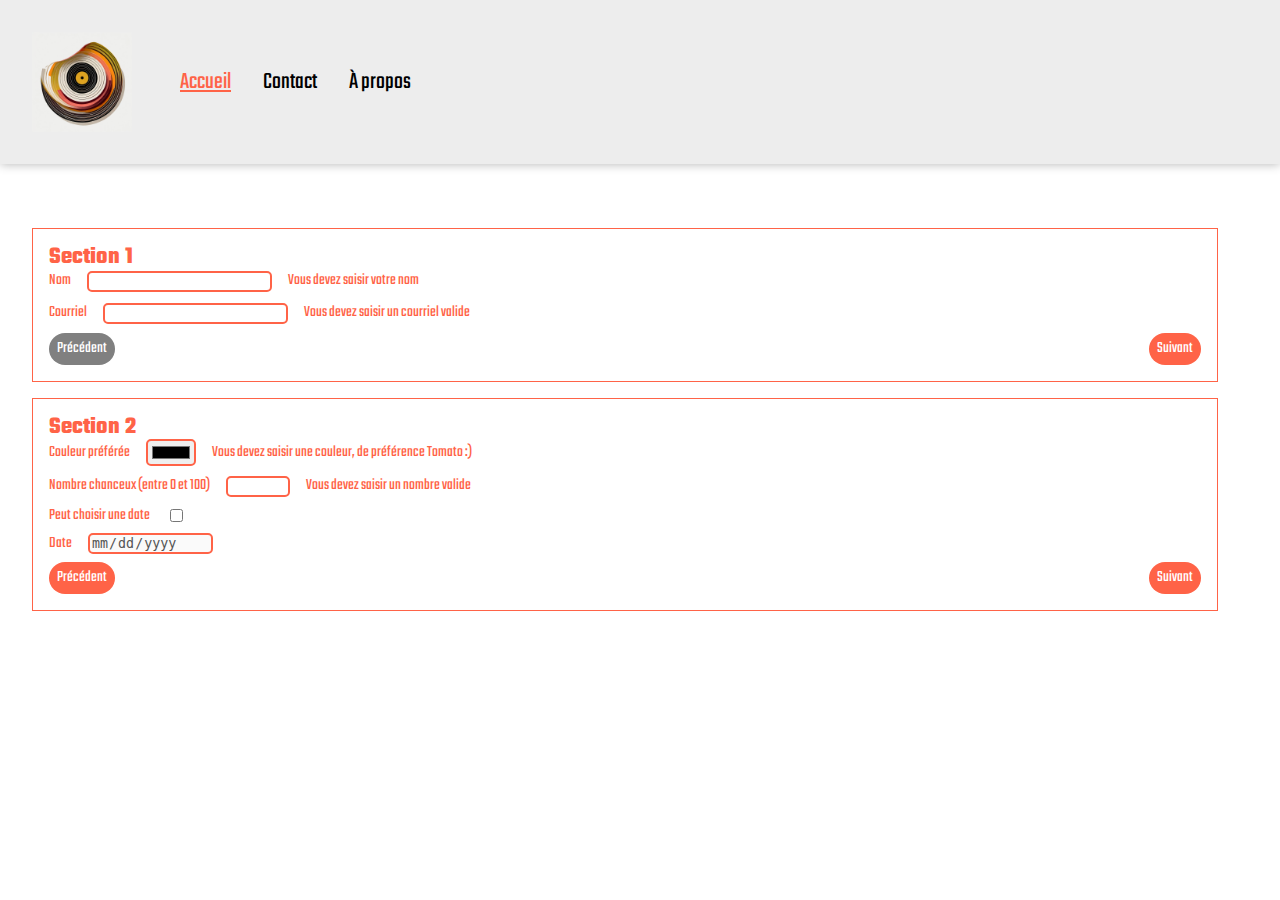
==== 02_Demo/index.html @ 01f34301 "Cours 12" ====
<!DOCTYPE html>
<html lang="fr">
    <head>
        <meta charset="UTF-8" />
        <meta name="viewport" content="width=device-width, initial-scale=1.0" />
        <title>Cours 12</title>
        <link
            rel="stylesheet"
            href="https://cdnjs.cloudflare.com/ajax/libs/font-awesome/6.5.1/css/all.min.css"
            integrity="sha512-DTOQO9RWCH3ppGqcWaEA1BIZOC6xxalwEsw9c2QQeAIftl+Vegovlnee1c9QX4TctnWMn13TZye+giMm8e2LwA=="
            crossorigin="anonymous"
            referrerpolicy="no-referrer"
        />
        <link rel="stylesheet" href="assets/css/styles.css" />
        <script src="assets/js/main.js" defer></script>
    </head>
    <body>
        <header>
            <nav id="nav-principale">
                <img src="assets/img/logo_vinyle.png" alt="logo" class="logo" />
                <ul class="nav__liste">
                    <li>
                        <a href="#" style="color: tomato; text-decoration: underline">Accueil</a>
                    </li>
                    <li><a href="#">Contact</a></li>
                    <li><a href="#">À propos</a></li>
                </ul>
            </nav>
        </header>
        <main>
            <form action="" method="get" id="formulaire-principal">
                <section data-page="1">
                    <h2>Section 1</h2>

                    <div class="groupe-champs">
                        <label for="nom">Nom</label>
                        <input type="text" id="nom" name="nom" maxlength="50" required />
                        <p class="error-message">Vous devez saisir votre nom</p>
                    </div>

                    <div class="groupe-champs">
                        <label for="courriel">Courriel</label>
                        <input type="email" id="courriel" name="courriel" maxlength="50" />
                        <p class="error-message">Vous devez saisir un courriel valide</p>
                    </div>

                    <nav class="navigation-section">
                        <div class="bouton disabled" data-direction="-1">Précédent</div>
                        <div class="bouton" data-direction="1">Suivant</div>
                    </nav>
                </section>
                <section data-page="2">
                    <h2>Section 2</h2>
                    <div class="groupe-champs">
                        <label for="couleur-pref">Couleur préférée</label>
                        <input type="color" id="couleur-pref" name="couleur-pref" required />
                        <p class="error-message">Vous devez saisir une couleur, de préférence Tomato :)</p>
                    </div>
                    <div class="groupe-champs">
                        <label for="chance">Nombre chanceux (entre 0 et 100)</label>
                        <input type="number" id="chance" name="chance" min="0" max="100" step="1" />
                        <p class="error-message">Vous devez saisir un nombre valide</p>
                    </div>
                    <div class="groupe-champs">
                        <label for="peut-choisir-date">Peut choisir une date</label>
                        <input type="checkbox" id="peut-choisir-date" name="peut-choisir-date" />
                    </div>
                    <div class="groupe-champs">
                        <label for="date">Date</label>
                        <input type="date" id="date" name="date" disabled />
                    </div>

                    <nav class="navigation-section">
                        <div class="bouton" data-direction="-1">Précédent</div>
                        <div class="bouton" data-direction="1">Suivant</div>
                    </nav>
                </section>
            </form>
        </main>
    </body>
</html>
---- 02_Demo/assets/css/styles.css ----
@import url("./reset.css");
@import url("https://fonts.googleapis.com/css2?family=Teko:wght@300..700&display=swap");
@import url("https://fonts.googleapis.com/css2?family=Roboto:ital,wght@0,100;0,300;0,400;0,500;0,700;0,900;1,100;1,300;1,400;1,500;1,700;1,900&display=swap");

html,
body {
    margin: 0;
    padding: 0;
    box-sizing: border-box;
    min-height: 100vh;
    min-width: 100vw;
    display: flex;
    flex-direction: column;
}

body {
    font-family: "Teko", sans-serif;
    color: tomato;
}

h1 {
    font-size: 2rem;
    font-weight: bold;
}

h2 {
    font-size: 1.5rem;
    font-weight: bold;
}

h3 {
    font-size: 1.25rem;
    font-weight: bold;
}
p {
    font-size: 1rem;
    line-height: 1.5;
}

a {
    font-size: 1rem;
    text-decoration: none;
    color: black;
    transition: all 350ms;
}
a:hover {
    color: rgb(188, 93, 93);
    text-decoration: underline;
}
a.actif {
    color: rgb(188, 93, 93);
    text-decoration: underline;
    font-weight: bold;
}

/* ENTETE */
header {
    padding: 2rem;
    background-color: rgba(232, 232, 232, 0.8);
    box-shadow: 0 0 10px rgba(0, 0, 0, 0.3);
}

nav {
    display: flex;
    gap: 3rem;
}

nav .logo {
    max-width: 100px;
    max-height: 100px;
}

nav .nav__liste {
    display: flex;
    align-items: center;
    gap: 2rem;
}

nav li a {
    font-size: 1.5rem;
}

main {
    flex: 1;
    padding: 2rem;
    display: flex;
    flex-direction: column;
    align-items: flex-start;
}

/* ======== */
.bouton {
    display: flex;
    flex-wrap: wrap;
    justify-content: center;
    align-items: center;
    padding: 0.5rem;
    font-size: 1rem;
    background-color: tomato;
    color: white;
    border-radius: 25px;
    cursor: pointer;
    transition: all 350ms;
    box-shadow: none;
    outline: none;
    border: none;
}

.bouton:hover {
    background-color: color-mix(in oklab, tomato, black 10%);
    transform: scale(1.05);
    text-decoration: underline;
}

.liste-albums {
    display: flex;
    flex-wrap: wrap;
    gap: 1rem;
    justify-content: flex-start;
    margin-top: 2rem;
}
.album {
    display: flex;
    flex-direction: column;
    justify-content: center;
    align-items: center;
    text-align: center;
    background-color: tomato;
    min-height: 50px;
    flex-basis: calc((100% / 3 - 1rem) + (1rem / 3));
    color: white;
    transition: all 250ms ease-in-out;
}

.album:hover {
    background-color: #f0f0f0;
    color: tomato;
    transform: scale(1.05);
    border-radius: 15px;
}

.album img {
    max-width: 100%;
    max-height: 100%;
    object-fit: cover;
}

.section-header .filtres {
    display: flex;
    gap: 0.5rem;
    flex-wrap: wrap;
    justify-content: space-between;
    align-items: center;
}
.section-header .filtres .filtre {
    display: flex;
    flex-wrap: wrap;
    justify-content: center;
    align-items: center;
    padding: 0.5rem;
    font-size: 1rem;
    background-color: tomato;
    color: white;
    border-radius: 25px;
    cursor: pointer;
    transition: all 350ms;
}

.section-header .filtres .filtre:hover {
    background-color: color-mix(in oklab, tomato, black 10%);
    transform: scale(1.05);
    text-decoration: underline;
}

.panier-achat {
    min-width: 100%;
    border: 2px solid tomato;
    display: flex;
    flex-wrap: wrap;
    gap: 0.5rem;
}

.panier-achat .panier-achat__element {
    display: flex;
    border: 2px solid teal;
    padding: 2.5rem;
    gap: 10px;
    align-items: flex-start;
    position: relative;
}

.panier-achat .panier-achat__element .bouton {
    position: absolute;
    right: 10px;
    top: 10px;
    padding: 5px 7px;
    border-radius: 25px;
}

form {
    display: flex;
    flex-direction: column;
    gap: 1rem;
    margin-top: 2rem;
}

form .groupe-champs {
    display: flex;
    flex-wrap: wrap;
    gap: 1rem;
    align-items: center;
    margin-bottom: 0.5rem;
}
form input {
    border-radius: 5px;
    border: 2px solid tomato;
    outline: none;
    accent-color: tomato;
}

form input[type="submit"],
form input[type="reset"],
form button {
    padding: 0.5rem;
    background-color: tomato;
    color: white;
    cursor: pointer;
    transition: all 350ms;
    width: fit-content;
    cursor: pointer;
    border: none;
    border-radius: 10px;
}

form input[type="submit"]:hover,
form input[type="reset"]:hover,
form button:hover {
    background-color: color-mix(in oklab, tomato, black 10%);
    transform: scale(1.05);
    text-decoration: underline;
}

form input[type="submit"]:disabled,
form button:disabled {
    background-color: grey;
    pointer-events: none;
}

/* TODO: champs invalide et valide */
/* form :required {
    border: 2px solid cornflowerblue;
} */

/* form :invalid {
  border: 4px solid red;
}
form :invalid + p {
  display: none;
}

form :valid {
  border: 2px solid lime;
}
form :valid + p {
  display: initial;
} */

/* form [name] + p.error-message {
    display: none;
}

form .invalid + p.error-message {
    display: initial;
} */

form .invalid {
    border: 4px solid red;
}

section {
    width: 90vw;
    margin: 0 auto;
    padding: 1rem;
    border: 1px solid tomato;
    display: flex;
    flex-direction: column;
}

section[data-page].invalid {
    border: 5px dotted firebrick;
}

section nav {
    display: flex;
    justify-content: space-between;
    align-items: center;
    margin-top: auto;
}
.disabled {
    background-color: grey;
    pointer-events: none;
}
.invisible {
    display: none;
}
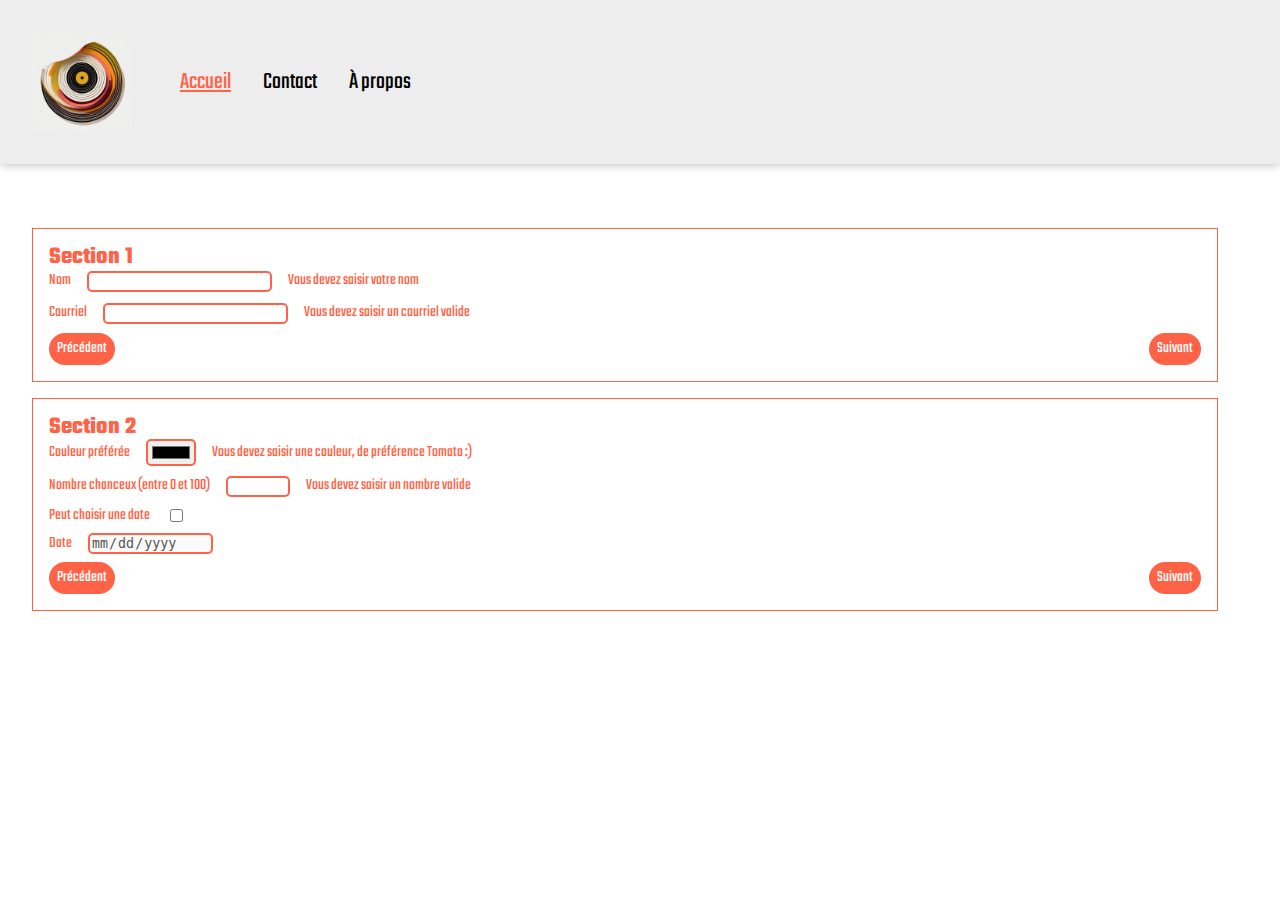
==== commit 3a576ba6: "Ajout cours 10" ====
--- a/02_Demo/index.html
+++ b/02_Demo/index.html
@@ -45,7 +45,7 @@
                     </div>
 
                     <nav class="navigation-section">
-                        <div class="bouton disabled" data-direction="-1">Précédent</div>
+                        <div class="bouton" data-direction="-1">Précédent</div>
                         <div class="bouton" data-direction="1">Suivant</div>
                     </nav>
                 </section>
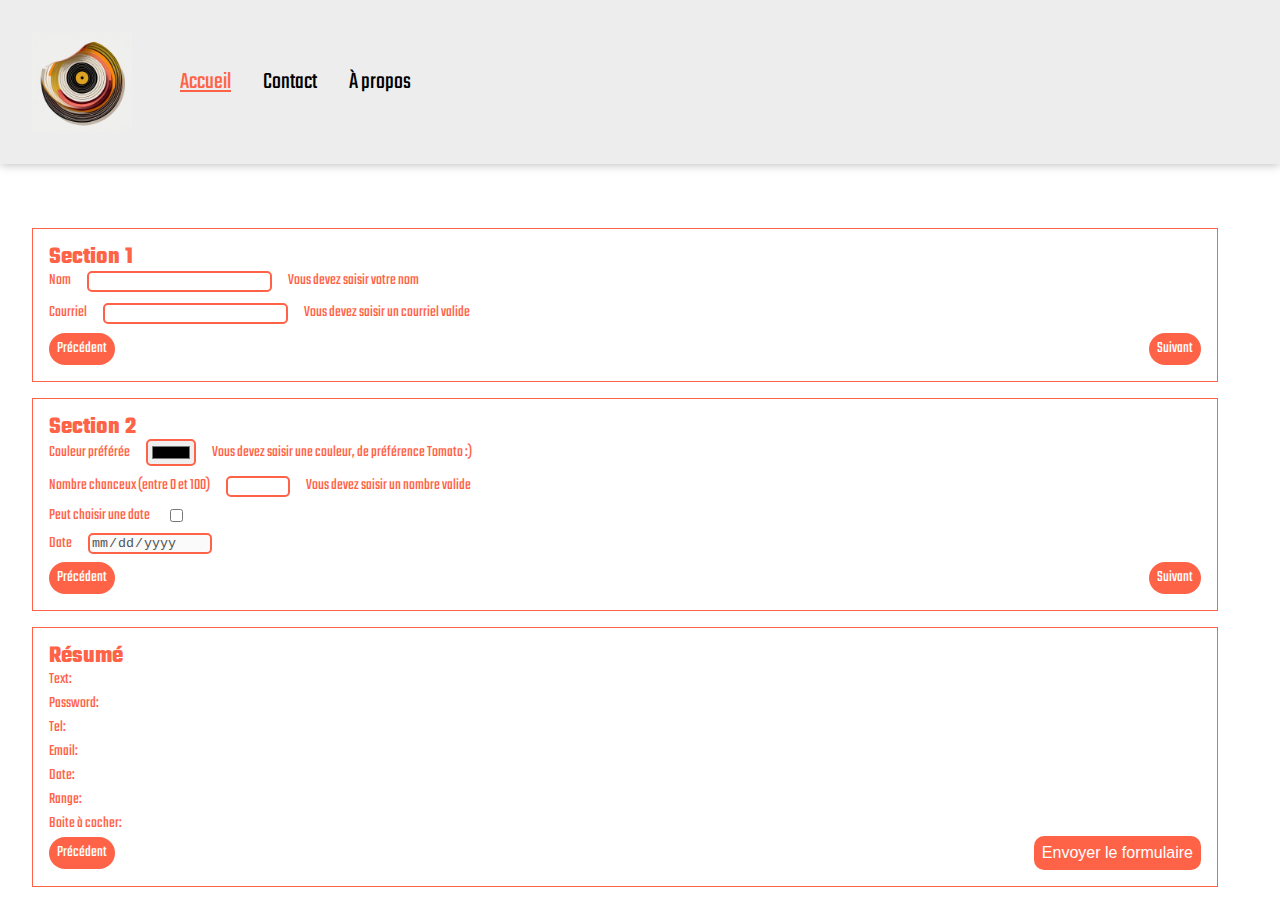
==== commit e6584d8c: "Cours 12 final" ====
--- a/02_Demo/index.html
+++ b/02_Demo/index.html
@@ -11,8 +11,9 @@
             crossorigin="anonymous"
             referrerpolicy="no-referrer"
         />
+        <link rel="shortcut icon" href="assets/img/logo_vinyle.png" type="image/x-icon" />
         <link rel="stylesheet" href="assets/css/styles.css" />
-        <script src="assets/js/main.js" defer></script>
+        <script src="assets/js/formulaire.js" defer></script>
     </head>
     <body>
         <header>
@@ -75,6 +76,45 @@
                         <div class="bouton" data-direction="1">Suivant</div>
                     </nav>
                 </section>
+
+                <section class="resume" data-page="3">
+                    <h2>Résumé</h2>
+                    <p>
+                        Text:
+                        <span data-name="text"></span>
+                    </p>
+                    <p>
+                        Password:
+                        <span data-name="password"></span>
+                    </p>
+                    <p>
+                        Tel:
+                        <span data-name="tel"></span>
+                    </p>
+                    <p>
+                        Email:
+                        <span data-name="email"></span>
+                    </p>
+
+                    <p>
+                        Date:
+                        <span data-name="date"></span>
+                    </p>
+
+                    <p>
+                        Range:
+                        <span data-name="range"></span>
+                    </p>
+                    <p>
+                        Boite à cocher:
+                        <span data-name="checkbox"></span>
+                    </p>
+
+                    <nav class="navigation-section">
+                        <div class="bouton" data-direction="-1">Précédent</div>
+                        <input type="submit" class="bouton" value="Envoyer le formulaire" />
+                    </nav>
+                </section>
             </form>
         </main>
     </body>
--- a/02_Demo/assets/css/styles.css
+++ b/02_Demo/assets/css/styles.css
@@ -296,6 +296,8 @@
     align-items: center;
     margin-top: auto;
 }
+
+/* Exception et affichage. Placer à la fin */
 .disabled {
     background-color: grey;
     pointer-events: none;
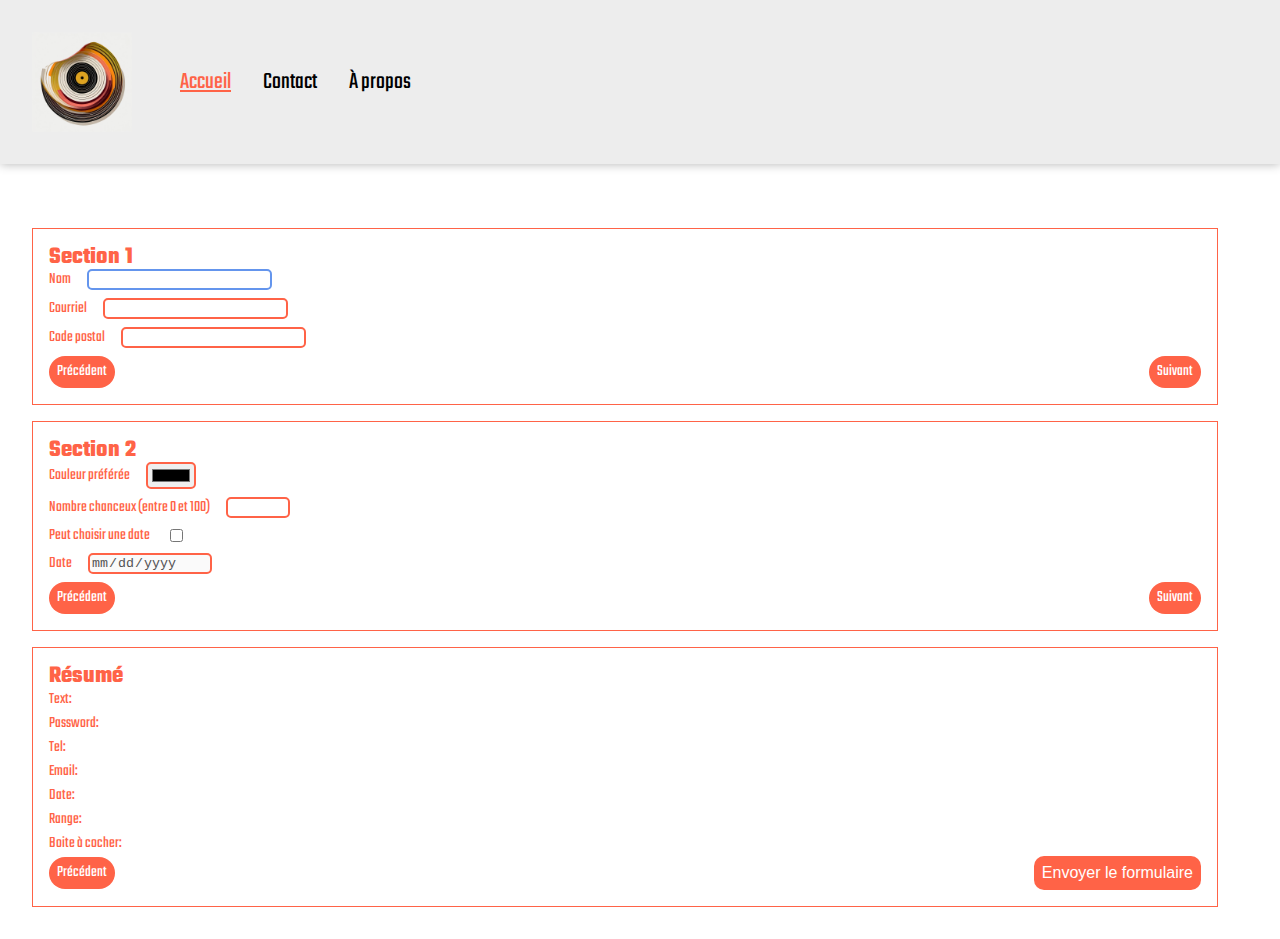
==== commit e6f58b5e: "Cours 12" ====
--- a/02_Demo/index.html
+++ b/02_Demo/index.html
@@ -35,7 +35,7 @@
 
                     <div class="groupe-champs">
                         <label for="nom">Nom</label>
-                        <input type="text" id="nom" name="nom" maxlength="50" required />
+                        <input type="text" id="nom" name="nom" minlength="3" maxlength="150" required />
                         <p class="error-message">Vous devez saisir votre nom</p>
                     </div>
 
@@ -45,6 +45,16 @@
                         <p class="error-message">Vous devez saisir un courriel valide</p>
                     </div>
 
+                    <div class="groupe-champs">
+                        <label for="code-postal">Code postal</label>
+                        <input
+                            type="text"
+                            id="code-postal"
+                            name="code-postal"
+                            pattern="[A-z][0-9][A-z]\s?[0-9][A-z][0-9]"
+                        />
+                        <p class="error-message">Vous devez saisir un courriel valide</p>
+                    </div>
                     <nav class="navigation-section">
                         <div class="bouton" data-direction="-1">Précédent</div>
                         <div class="bouton" data-direction="1">Suivant</div>
@@ -68,7 +78,7 @@
                     </div>
                     <div class="groupe-champs">
                         <label for="date">Date</label>
-                        <input type="date" id="date" name="date" disabled />
+                        <input type="date" id="date" name="date" min="2024-08-14" disabled />
                     </div>
 
                     <nav class="navigation-section">
--- a/02_Demo/assets/css/styles.css
+++ b/02_Demo/assets/css/styles.css
@@ -247,31 +247,32 @@
 }
 
 /* TODO: champs invalide et valide */
-/* form :required {
+form :required {
     border: 2px solid cornflowerblue;
+}
+
+/* form :invalid {
+    border: 4px solid red;
 } */
-
-/* form :invalid {
-  border: 4px solid red;
-}
-form :invalid + p {
-  display: none;
-}
-
-form :valid {
-  border: 2px solid lime;
-}
-form :valid + p {
-  display: initial;
+/* form :invalid + p {
+    display: none;
 } */
 
-/* form [name] + p.error-message {
+/* form :valid {
+    border: 2px solid lime;
+} */
+/* form :valid + p {
+    display: initial;
+} */
+
+form [name] + p.error-message {
     display: none;
 }
+
 
 form .invalid + p.error-message {
     display: initial;
-} */
+}
 
 form .invalid {
     border: 4px solid red;
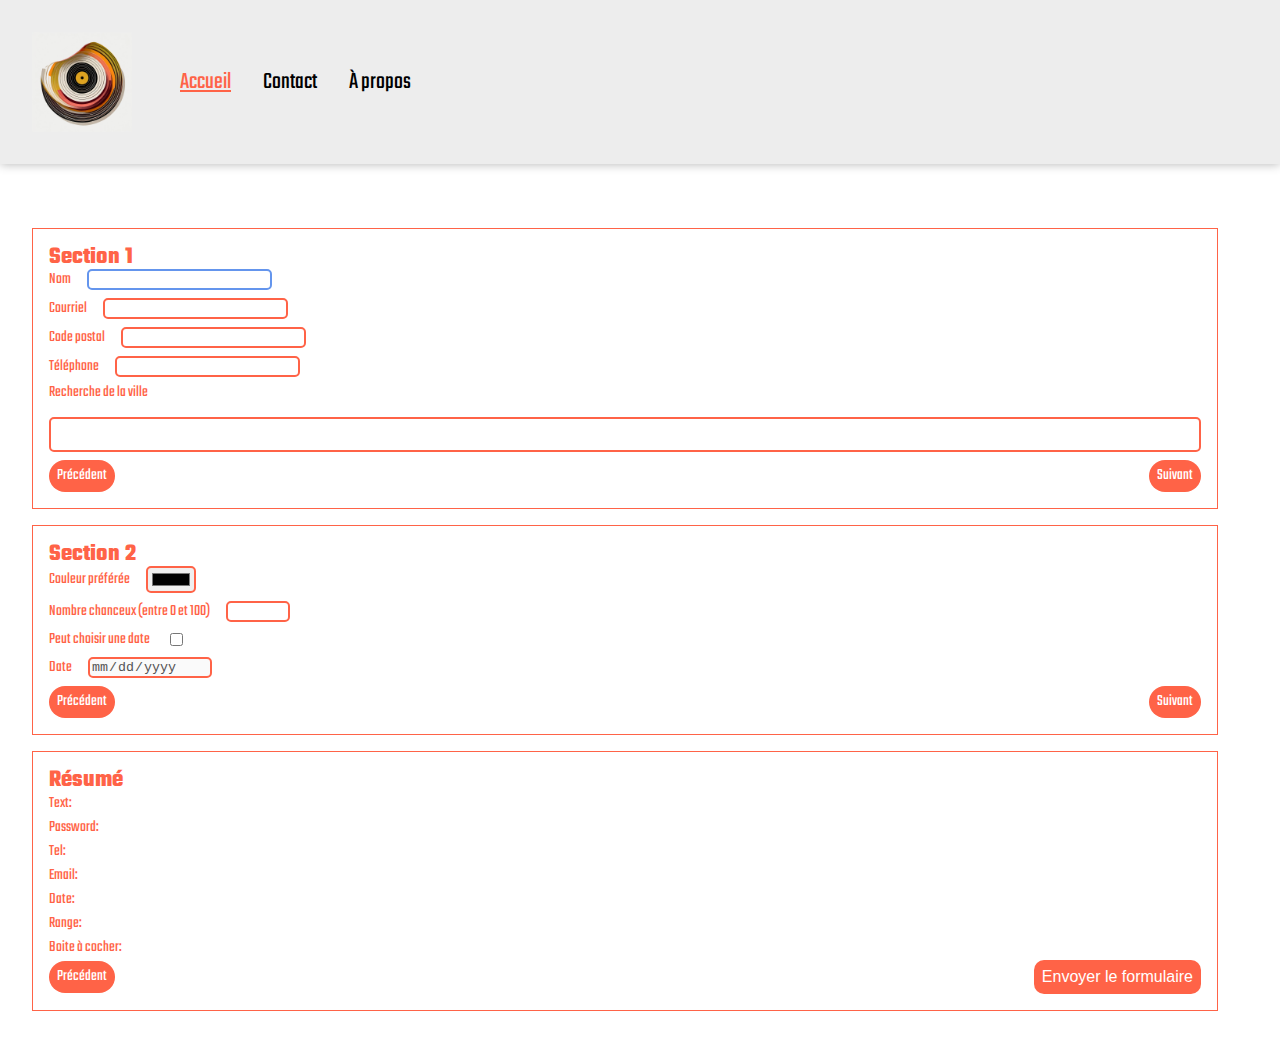
==== commit cbf14770: "Cours 13" ====
--- a/02_Demo/index.html
+++ b/02_Demo/index.html
@@ -29,7 +29,7 @@
             </nav>
         </header>
         <main>
-            <form action="" method="get" id="formulaire-principal">
+            <form action="" method="get" id="formulaire-principal" autocomplete="off">
                 <section data-page="1">
                     <h2>Section 1</h2>
 
@@ -53,7 +53,25 @@
                             name="code-postal"
                             pattern="[A-z][0-9][A-z]\s?[0-9][A-z][0-9]"
                         />
-                        <p class="error-message">Vous devez saisir un courriel valide</p>
+                        <p class="error-message">Vous devez saisir un code postal valide</p>
+                    </div>
+
+                    <div class="groupe-champs">
+                        <label for="telephone">Téléphone</label>
+                        <input type="tel" id="telephone" name="telephone" />
+                        <p class="error-message">Vous devez saisir un numéro de téléphone valide</p>
+                    </div>
+
+                    <div class="groupe-champs recherche-villes">
+                        <label for="villes">Recherche de la ville</label>
+                        <input type="search" name="ville" id="villes" autocomplete="false" a />
+                        <ul class="liste-villes invisible">
+                            <li data-ville="Paris">Paris</li>
+                            <li data-ville="Lyon">Lyon</li>
+                            <li data-ville="Marseille">Marseille</li>
+                            <li data-ville="Nantes">Nantes</li>
+                            <li data-ville="Lille">Lille</li>
+                        </ul>
                     </div>
                     <nav class="navigation-section">
                         <div class="bouton" data-direction="-1">Précédent</div>
--- a/02_Demo/assets/css/styles.css
+++ b/02_Demo/assets/css/styles.css
@@ -269,7 +269,6 @@
     display: none;
 }
 
-
 form .invalid + p.error-message {
     display: initial;
 }
@@ -298,6 +297,39 @@
     margin-top: auto;
 }
 
+.recherche-villes {
+    position: relative;
+}
+
+.recherche-villes input {
+    padding: 0.5rem;
+    width: 100%;
+}
+
+.liste-villes {
+    position: absolute;
+    left: 50%;
+    top: 100%;
+    padding: 1rem;
+    width: 50%;
+    box-shadow: 2px 2px 5px rgba(0, 0, 0, 0.3);
+    z-index: 666;
+    background-color: white;
+    transform: translateX(-50%);
+    text-align: center;
+}
+
+.liste-villes {
+    list-style: none;
+}
+.liste-villes li {
+    padding: 1rem;
+}
+.liste-villes li:hover {
+    cursor: pointer;
+    background-color: tomato;
+    color: white;
+}
 /* Exception et affichage. Placer à la fin */
 .disabled {
     background-color: grey;
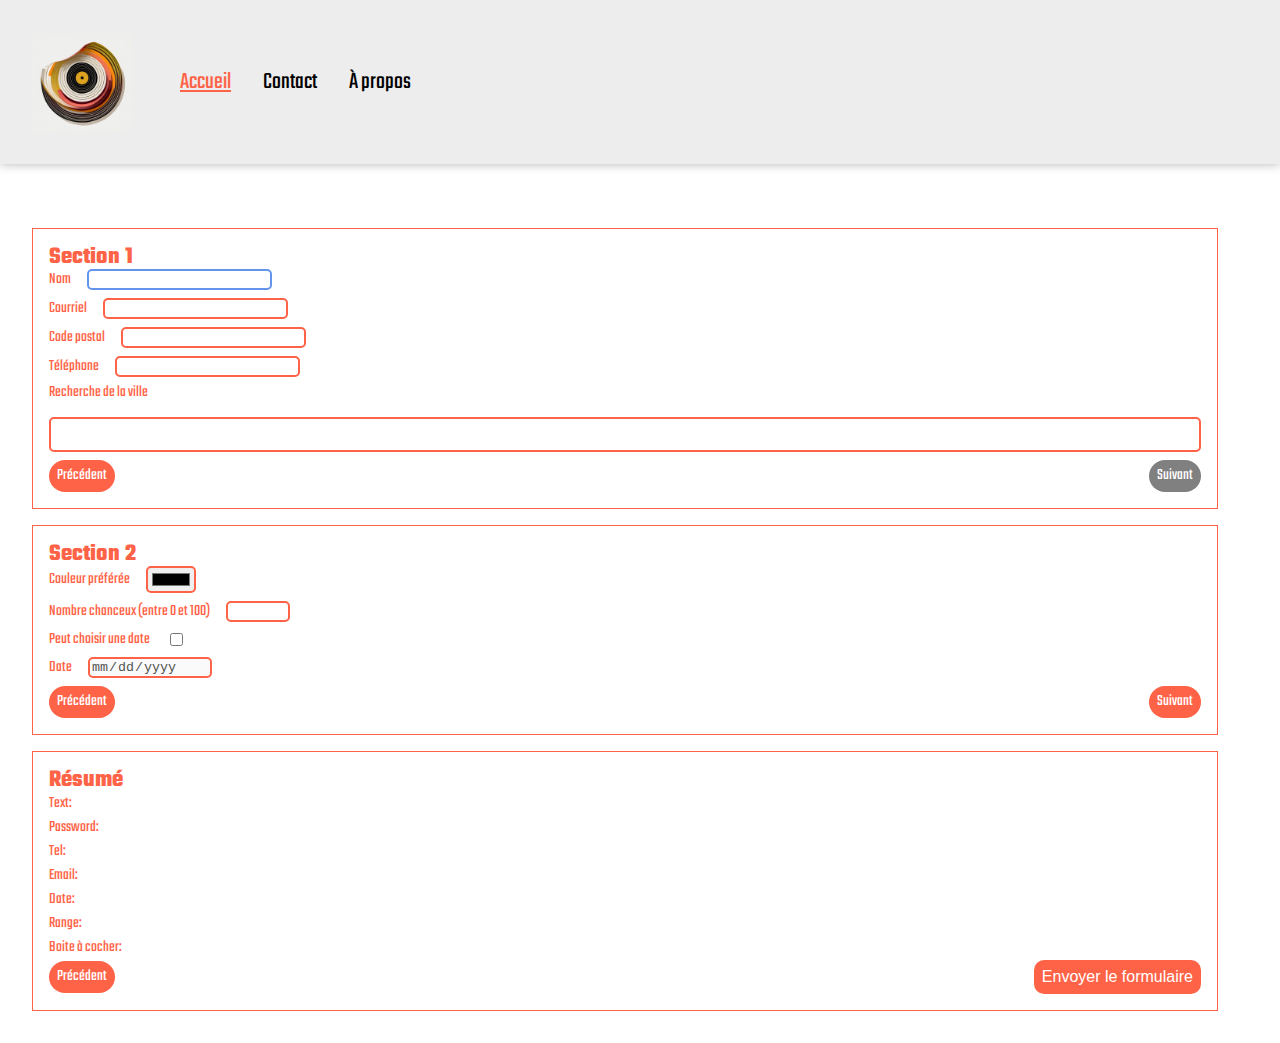
==== commit d8f6f927: "Cours 13" ====
--- a/02_Demo/index.html
+++ b/02_Demo/index.html
@@ -50,6 +50,7 @@
                         <input
                             type="text"
                             id="code-postal"
+                            code-postal
                             name="code-postal"
                             pattern="[A-z][0-9][A-z]\s?[0-9][A-z][0-9]"
                         />
@@ -75,7 +76,7 @@
                     </div>
                     <nav class="navigation-section">
                         <div class="bouton" data-direction="-1">Précédent</div>
-                        <div class="bouton" data-direction="1">Suivant</div>
+                        <div class="bouton disabled" data-direction="1">Suivant</div>
                     </nav>
                 </section>
                 <section data-page="2">
--- a/02_Demo/assets/css/styles.css
+++ b/02_Demo/assets/css/styles.css
@@ -251,9 +251,9 @@
     border: 2px solid cornflowerblue;
 }
 
-/* form :invalid {
+form :user-invalid {
     border: 4px solid red;
-} */
+}
 /* form :invalid + p {
     display: none;
 } */
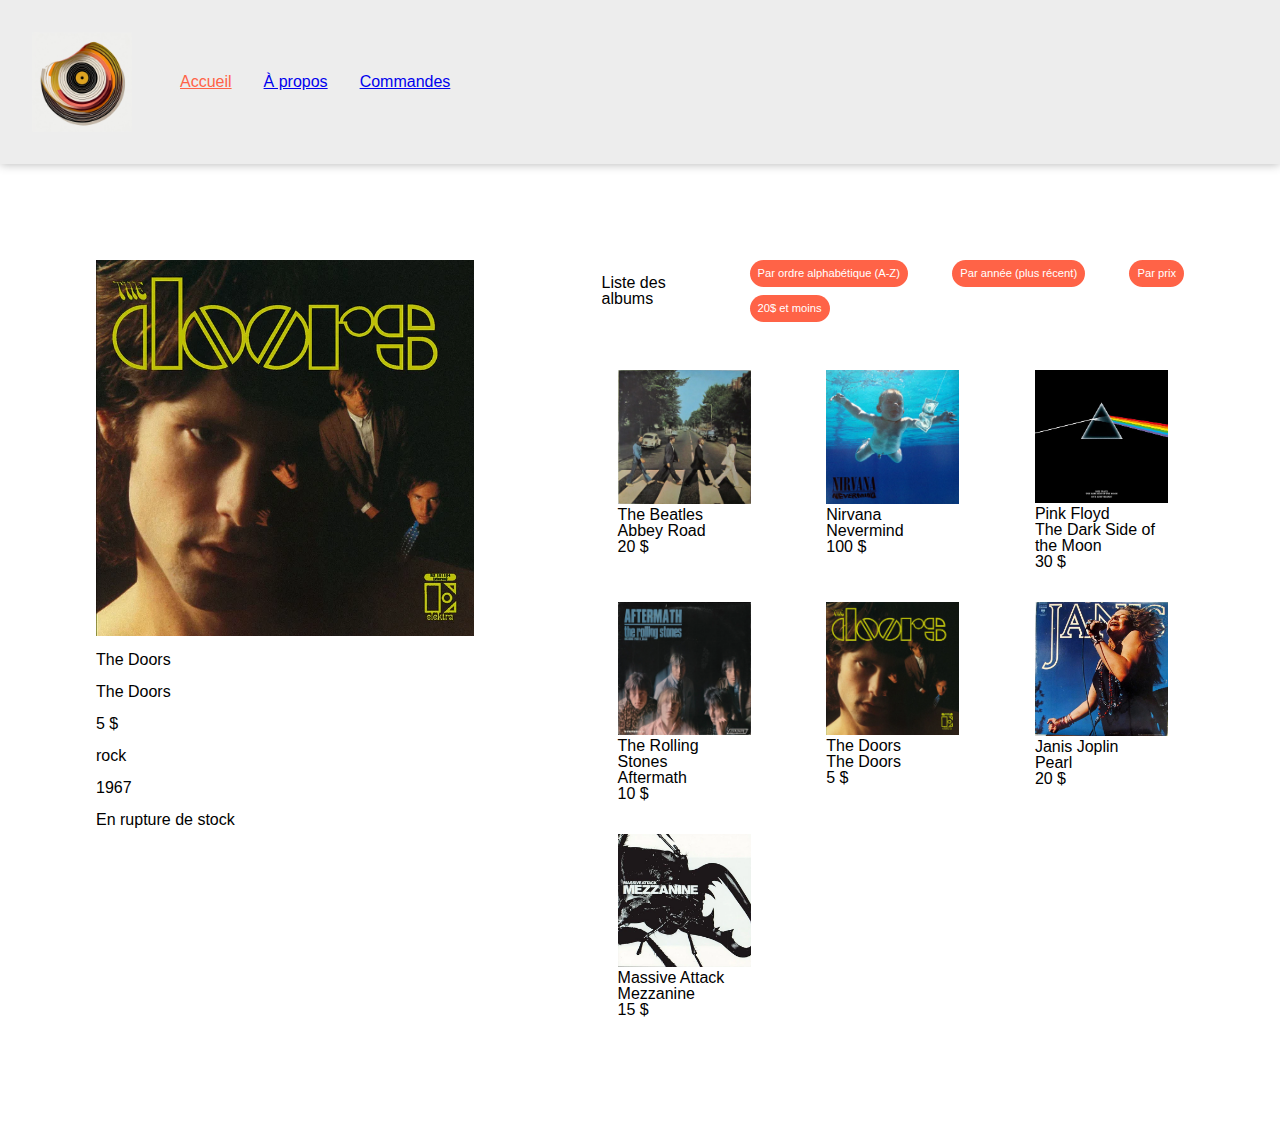
==== commit 282004b4: "Cours 14" ====
--- a/02_Demo/index.html
+++ b/02_Demo/index.html
@@ -3,7 +3,6 @@
     <head>
         <meta charset="UTF-8" />
         <meta name="viewport" content="width=device-width, initial-scale=1.0" />
-        <title>Cours 12</title>
         <link
             rel="stylesheet"
             href="https://cdnjs.cloudflare.com/ajax/libs/font-awesome/6.5.1/css/all.min.css"
@@ -13,138 +12,41 @@
         />
         <link rel="shortcut icon" href="assets/img/logo_vinyle.png" type="image/x-icon" />
         <link rel="stylesheet" href="assets/css/styles.css" />
-        <script src="assets/js/formulaire.js" defer></script>
+        <script src="assets/js/components/navigation.js" defer></script>
+        <script src="assets/js/pages/accueil.js" defer></script>
+        <title>Vinyles</title>
     </head>
-    <body>
+    <body data-page="accueil">
         <header>
             <nav id="nav-principale">
                 <img src="assets/img/logo_vinyle.png" alt="logo" class="logo" />
-                <ul class="nav__liste">
-                    <li>
-                        <a href="#" style="color: tomato; text-decoration: underline">Accueil</a>
-                    </li>
-                    <li><a href="#">Contact</a></li>
-                    <li><a href="#">À propos</a></li>
-                </ul>
+                <ul class="nav__liste"></ul>
             </nav>
         </header>
         <main>
-            <form action="" method="get" id="formulaire-principal" autocomplete="off">
-                <section data-page="1">
-                    <h2>Section 1</h2>
-
-                    <div class="groupe-champs">
-                        <label for="nom">Nom</label>
-                        <input type="text" id="nom" name="nom" minlength="3" maxlength="150" required />
-                        <p class="error-message">Vous devez saisir votre nom</p>
+            <aside>
+                <div class="detail">
+                    <img class="detail__img" src="assets/img/albums/doors_the_doors.webp" alt="" />
+                    <h2 class="detail__artiste">The Doors</h2>
+                    <h3 class="detail__album">The Doors</h3>
+                    <p class="detail__prix">20$</p>
+                    <p class="detail__genre">Rock</p>
+                    <p class="detail__annee">1967</p>
+                    <p class="detail__enStock"></p>
+                </div>
+            </aside>
+            <section>
+                <div class="section-header">
+                    <h1>Liste des albums</h1>
+                    <div class="filtres">
+                        <div class="bouton tri" id="tri-artiste" data-type="artiste">Par ordre alphabétique (A-Z)</div>
+                        <div class="bouton tri" id="tri-annee" data-type="annee">Par année (plus récent)</div>
+                        <div class="bouton tri" id="tri-prix" data-type="prix">Par prix</div>
+                        <div class="bouton filtre" id="filtre-rabais-20" data-type="rabais">20$ et moins</div>
                     </div>
-
-                    <div class="groupe-champs">
-                        <label for="courriel">Courriel</label>
-                        <input type="email" id="courriel" name="courriel" maxlength="50" />
-                        <p class="error-message">Vous devez saisir un courriel valide</p>
-                    </div>
-
-                    <div class="groupe-champs">
-                        <label for="code-postal">Code postal</label>
-                        <input
-                            type="text"
-                            id="code-postal"
-                            code-postal
-                            name="code-postal"
-                            pattern="[A-z][0-9][A-z]\s?[0-9][A-z][0-9]"
-                        />
-                        <p class="error-message">Vous devez saisir un code postal valide</p>
-                    </div>
-
-                    <div class="groupe-champs">
-                        <label for="telephone">Téléphone</label>
-                        <input type="tel" id="telephone" name="telephone" />
-                        <p class="error-message">Vous devez saisir un numéro de téléphone valide</p>
-                    </div>
-
-                    <div class="groupe-champs recherche-villes">
-                        <label for="villes">Recherche de la ville</label>
-                        <input type="search" name="ville" id="villes" autocomplete="false" a />
-                        <ul class="liste-villes invisible">
-                            <li data-ville="Paris">Paris</li>
-                            <li data-ville="Lyon">Lyon</li>
-                            <li data-ville="Marseille">Marseille</li>
-                            <li data-ville="Nantes">Nantes</li>
-                            <li data-ville="Lille">Lille</li>
-                        </ul>
-                    </div>
-                    <nav class="navigation-section">
-                        <div class="bouton" data-direction="-1">Précédent</div>
-                        <div class="bouton disabled" data-direction="1">Suivant</div>
-                    </nav>
-                </section>
-                <section data-page="2">
-                    <h2>Section 2</h2>
-                    <div class="groupe-champs">
-                        <label for="couleur-pref">Couleur préférée</label>
-                        <input type="color" id="couleur-pref" name="couleur-pref" required />
-                        <p class="error-message">Vous devez saisir une couleur, de préférence Tomato :)</p>
-                    </div>
-                    <div class="groupe-champs">
-                        <label for="chance">Nombre chanceux (entre 0 et 100)</label>
-                        <input type="number" id="chance" name="chance" min="0" max="100" step="1" />
-                        <p class="error-message">Vous devez saisir un nombre valide</p>
-                    </div>
-                    <div class="groupe-champs">
-                        <label for="peut-choisir-date">Peut choisir une date</label>
-                        <input type="checkbox" id="peut-choisir-date" name="peut-choisir-date" />
-                    </div>
-                    <div class="groupe-champs">
-                        <label for="date">Date</label>
-                        <input type="date" id="date" name="date" min="2024-08-14" disabled />
-                    </div>
-
-                    <nav class="navigation-section">
-                        <div class="bouton" data-direction="-1">Précédent</div>
-                        <div class="bouton" data-direction="1">Suivant</div>
-                    </nav>
-                </section>
-
-                <section class="resume" data-page="3">
-                    <h2>Résumé</h2>
-                    <p>
-                        Text:
-                        <span data-name="text"></span>
-                    </p>
-                    <p>
-                        Password:
-                        <span data-name="password"></span>
-                    </p>
-                    <p>
-                        Tel:
-                        <span data-name="tel"></span>
-                    </p>
-                    <p>
-                        Email:
-                        <span data-name="email"></span>
-                    </p>
-
-                    <p>
-                        Date:
-                        <span data-name="date"></span>
-                    </p>
-
-                    <p>
-                        Range:
-                        <span data-name="range"></span>
-                    </p>
-                    <p>
-                        Boite à cocher:
-                        <span data-name="checkbox"></span>
-                    </p>
-
-                    <nav class="navigation-section">
-                        <div class="bouton" data-direction="-1">Précédent</div>
-                        <input type="submit" class="bouton" value="Envoyer le formulaire" />
-                    </nav>
-                </section>
-            </form>
+                </div>
+                <div class="grille-produits"></div>
+            </section>
         </main>
     </body>
 </html>
--- a/02_Demo/assets/css/styles.css
+++ b/02_Demo/assets/css/styles.css
@@ -1,340 +1,18 @@
-@import url("./reset.css");
-@import url("https://fonts.googleapis.com/css2?family=Teko:wght@300..700&display=swap");
-@import url("https://fonts.googleapis.com/css2?family=Roboto:ital,wght@0,100;0,300;0,400;0,500;0,700;0,900;1,100;1,300;1,400;1,500;1,700;1,900&display=swap");
+/* Placer du plus général au plus spécifique */
+/* Base et variables */
+@import url("./base/reset.css");
 
-html,
-body {
-    margin: 0;
-    padding: 0;
-    box-sizing: border-box;
-    min-height: 100vh;
-    min-width: 100vw;
-    display: flex;
-    flex-direction: column;
-}
+/* Composants individuels */
+@import url("./components/boutons.css");
+@import url("./components/icones.css");
+@import url("./components/popup.css");
 
-body {
-    font-family: "Teko", sans-serif;
-    color: tomato;
-}
+/* Mise en page complexe */
+@import url("./layout/general.css");
+@import url("./layout/accueil.css");
+@import url("./layout/form.css");
 
-h1 {
-    font-size: 2rem;
-    font-weight: bold;
-}
+/* Exceptions */
+@import url("./layout/exceptions.css");
 
-h2 {
-    font-size: 1.5rem;
-    font-weight: bold;
-}
-
-h3 {
-    font-size: 1.25rem;
-    font-weight: bold;
-}
-p {
-    font-size: 1rem;
-    line-height: 1.5;
-}
-
-a {
-    font-size: 1rem;
-    text-decoration: none;
-    color: black;
-    transition: all 350ms;
-}
-a:hover {
-    color: rgb(188, 93, 93);
-    text-decoration: underline;
-}
-a.actif {
-    color: rgb(188, 93, 93);
-    text-decoration: underline;
-    font-weight: bold;
-}
-
-/* ENTETE */
-header {
-    padding: 2rem;
-    background-color: rgba(232, 232, 232, 0.8);
-    box-shadow: 0 0 10px rgba(0, 0, 0, 0.3);
-}
-
-nav {
-    display: flex;
-    gap: 3rem;
-}
-
-nav .logo {
-    max-width: 100px;
-    max-height: 100px;
-}
-
-nav .nav__liste {
-    display: flex;
-    align-items: center;
-    gap: 2rem;
-}
-
-nav li a {
-    font-size: 1.5rem;
-}
-
-main {
-    flex: 1;
-    padding: 2rem;
-    display: flex;
-    flex-direction: column;
-    align-items: flex-start;
-}
-
-/* ======== */
-.bouton {
-    display: flex;
-    flex-wrap: wrap;
-    justify-content: center;
-    align-items: center;
-    padding: 0.5rem;
-    font-size: 1rem;
-    background-color: tomato;
-    color: white;
-    border-radius: 25px;
-    cursor: pointer;
-    transition: all 350ms;
-    box-shadow: none;
-    outline: none;
-    border: none;
-}
-
-.bouton:hover {
-    background-color: color-mix(in oklab, tomato, black 10%);
-    transform: scale(1.05);
-    text-decoration: underline;
-}
-
-.liste-albums {
-    display: flex;
-    flex-wrap: wrap;
-    gap: 1rem;
-    justify-content: flex-start;
-    margin-top: 2rem;
-}
-.album {
-    display: flex;
-    flex-direction: column;
-    justify-content: center;
-    align-items: center;
-    text-align: center;
-    background-color: tomato;
-    min-height: 50px;
-    flex-basis: calc((100% / 3 - 1rem) + (1rem / 3));
-    color: white;
-    transition: all 250ms ease-in-out;
-}
-
-.album:hover {
-    background-color: #f0f0f0;
-    color: tomato;
-    transform: scale(1.05);
-    border-radius: 15px;
-}
-
-.album img {
-    max-width: 100%;
-    max-height: 100%;
-    object-fit: cover;
-}
-
-.section-header .filtres {
-    display: flex;
-    gap: 0.5rem;
-    flex-wrap: wrap;
-    justify-content: space-between;
-    align-items: center;
-}
-.section-header .filtres .filtre {
-    display: flex;
-    flex-wrap: wrap;
-    justify-content: center;
-    align-items: center;
-    padding: 0.5rem;
-    font-size: 1rem;
-    background-color: tomato;
-    color: white;
-    border-radius: 25px;
-    cursor: pointer;
-    transition: all 350ms;
-}
-
-.section-header .filtres .filtre:hover {
-    background-color: color-mix(in oklab, tomato, black 10%);
-    transform: scale(1.05);
-    text-decoration: underline;
-}
-
-.panier-achat {
-    min-width: 100%;
-    border: 2px solid tomato;
-    display: flex;
-    flex-wrap: wrap;
-    gap: 0.5rem;
-}
-
-.panier-achat .panier-achat__element {
-    display: flex;
-    border: 2px solid teal;
-    padding: 2.5rem;
-    gap: 10px;
-    align-items: flex-start;
-    position: relative;
-}
-
-.panier-achat .panier-achat__element .bouton {
-    position: absolute;
-    right: 10px;
-    top: 10px;
-    padding: 5px 7px;
-    border-radius: 25px;
-}
-
-form {
-    display: flex;
-    flex-direction: column;
-    gap: 1rem;
-    margin-top: 2rem;
-}
-
-form .groupe-champs {
-    display: flex;
-    flex-wrap: wrap;
-    gap: 1rem;
-    align-items: center;
-    margin-bottom: 0.5rem;
-}
-form input {
-    border-radius: 5px;
-    border: 2px solid tomato;
-    outline: none;
-    accent-color: tomato;
-}
-
-form input[type="submit"],
-form input[type="reset"],
-form button {
-    padding: 0.5rem;
-    background-color: tomato;
-    color: white;
-    cursor: pointer;
-    transition: all 350ms;
-    width: fit-content;
-    cursor: pointer;
-    border: none;
-    border-radius: 10px;
-}
-
-form input[type="submit"]:hover,
-form input[type="reset"]:hover,
-form button:hover {
-    background-color: color-mix(in oklab, tomato, black 10%);
-    transform: scale(1.05);
-    text-decoration: underline;
-}
-
-form input[type="submit"]:disabled,
-form button:disabled {
-    background-color: grey;
-    pointer-events: none;
-}
-
-/* TODO: champs invalide et valide */
-form :required {
-    border: 2px solid cornflowerblue;
-}
-
-form :user-invalid {
-    border: 4px solid red;
-}
-/* form :invalid + p {
-    display: none;
-} */
-
-/* form :valid {
-    border: 2px solid lime;
-} */
-/* form :valid + p {
-    display: initial;
-} */
-
-form [name] + p.error-message {
-    display: none;
-}
-
-form .invalid + p.error-message {
-    display: initial;
-}
-
-form .invalid {
-    border: 4px solid red;
-}
-
-section {
-    width: 90vw;
-    margin: 0 auto;
-    padding: 1rem;
-    border: 1px solid tomato;
-    display: flex;
-    flex-direction: column;
-}
-
-section[data-page].invalid {
-    border: 5px dotted firebrick;
-}
-
-section nav {
-    display: flex;
-    justify-content: space-between;
-    align-items: center;
-    margin-top: auto;
-}
-
-.recherche-villes {
-    position: relative;
-}
-
-.recherche-villes input {
-    padding: 0.5rem;
-    width: 100%;
-}
-
-.liste-villes {
-    position: absolute;
-    left: 50%;
-    top: 100%;
-    padding: 1rem;
-    width: 50%;
-    box-shadow: 2px 2px 5px rgba(0, 0, 0, 0.3);
-    z-index: 666;
-    background-color: white;
-    transform: translateX(-50%);
-    text-align: center;
-}
-
-.liste-villes {
-    list-style: none;
-}
-.liste-villes li {
-    padding: 1rem;
-}
-.liste-villes li:hover {
-    cursor: pointer;
-    background-color: tomato;
-    color: white;
-}
-/* Exception et affichage. Placer à la fin */
-.disabled {
-    background-color: grey;
-    pointer-events: none;
-}
-.invisible {
-    display: none;
-}
+/* TODO: importer les bons fichiers css*/
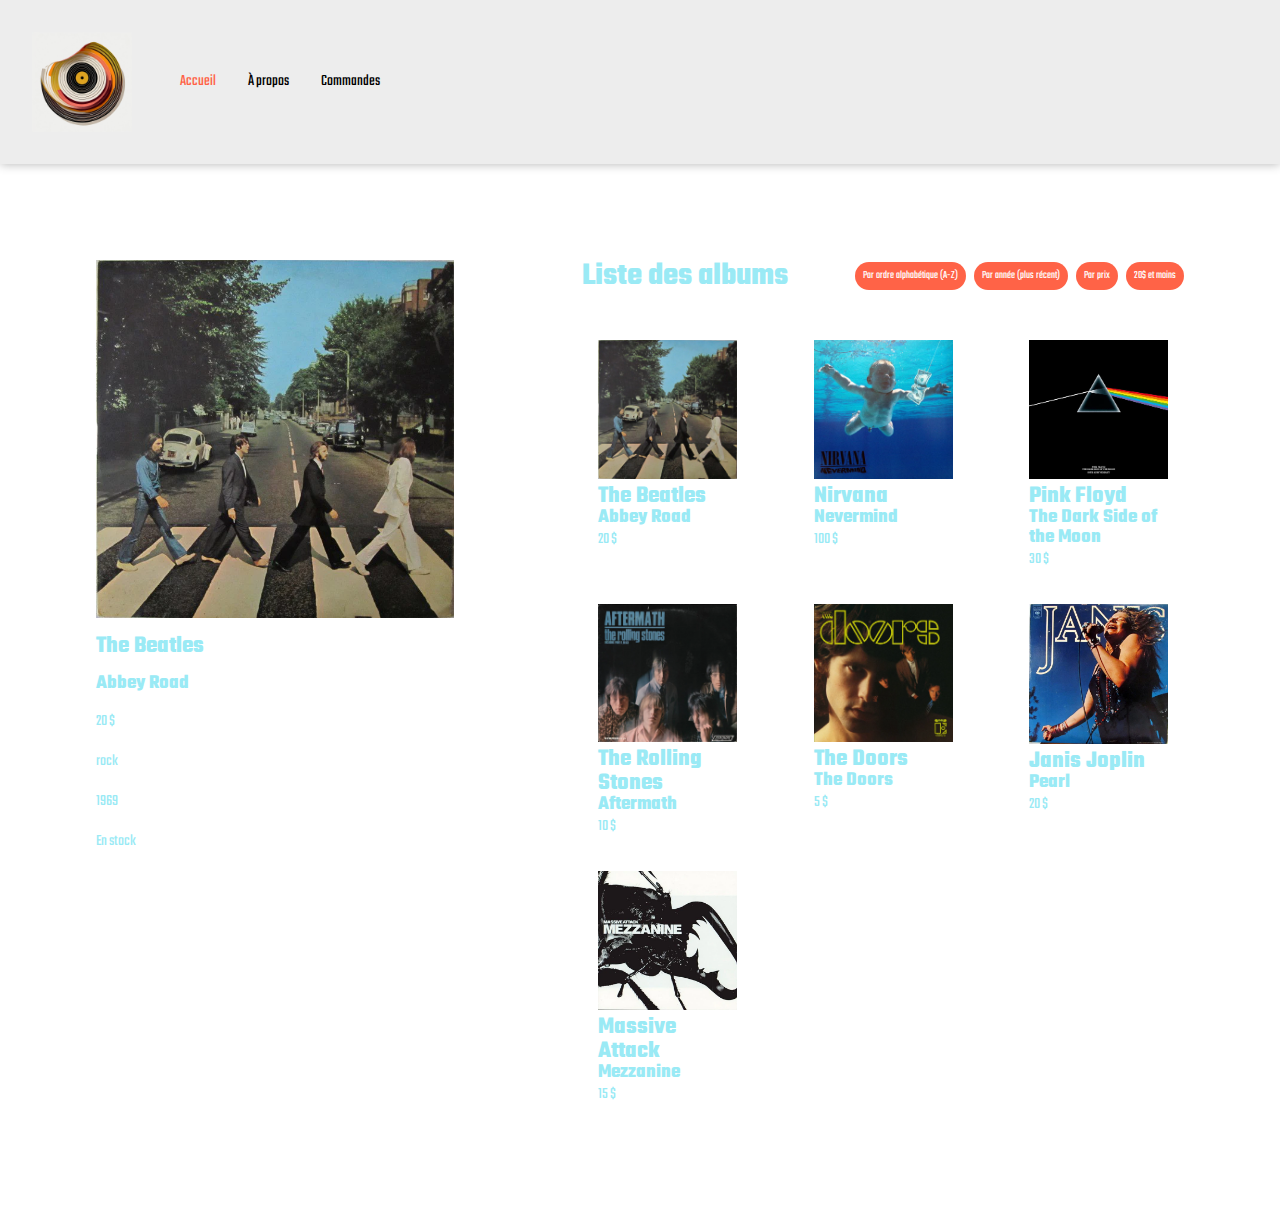
==== commit 7906fd39: "Cours 15" ====
--- a/02_Demo/index.html
+++ b/02_Demo/index.html
@@ -12,8 +12,7 @@
         />
         <link rel="shortcut icon" href="assets/img/logo_vinyle.png" type="image/x-icon" />
         <link rel="stylesheet" href="assets/css/styles.css" />
-        <script src="assets/js/components/navigation.js" defer></script>
-        <script src="assets/js/pages/accueil.js" defer></script>
+        <script type="module" src="assets/js/pages/accueil.js" defer></script>
         <title>Vinyles</title>
     </head>
     <body data-page="accueil">
--- a/02_Demo/assets/css/styles.css
+++ b/02_Demo/assets/css/styles.css
@@ -1,16 +1,19 @@
 /* Placer du plus général au plus spécifique */
 /* Base et variables */
 @import url("./base/reset.css");
-
+@import url("./base/colors.css");
+@import url("./base/typography.css");
 /* Composants individuels */
 @import url("./components/boutons.css");
 @import url("./components/icones.css");
 @import url("./components/popup.css");
+@import url("./components/carrousel.css");
 
 /* Mise en page complexe */
 @import url("./layout/general.css");
 @import url("./layout/accueil.css");
 @import url("./layout/form.css");
+@import url("./layout/a-propos.css");
 
 /* Exceptions */
 @import url("./layout/exceptions.css");
